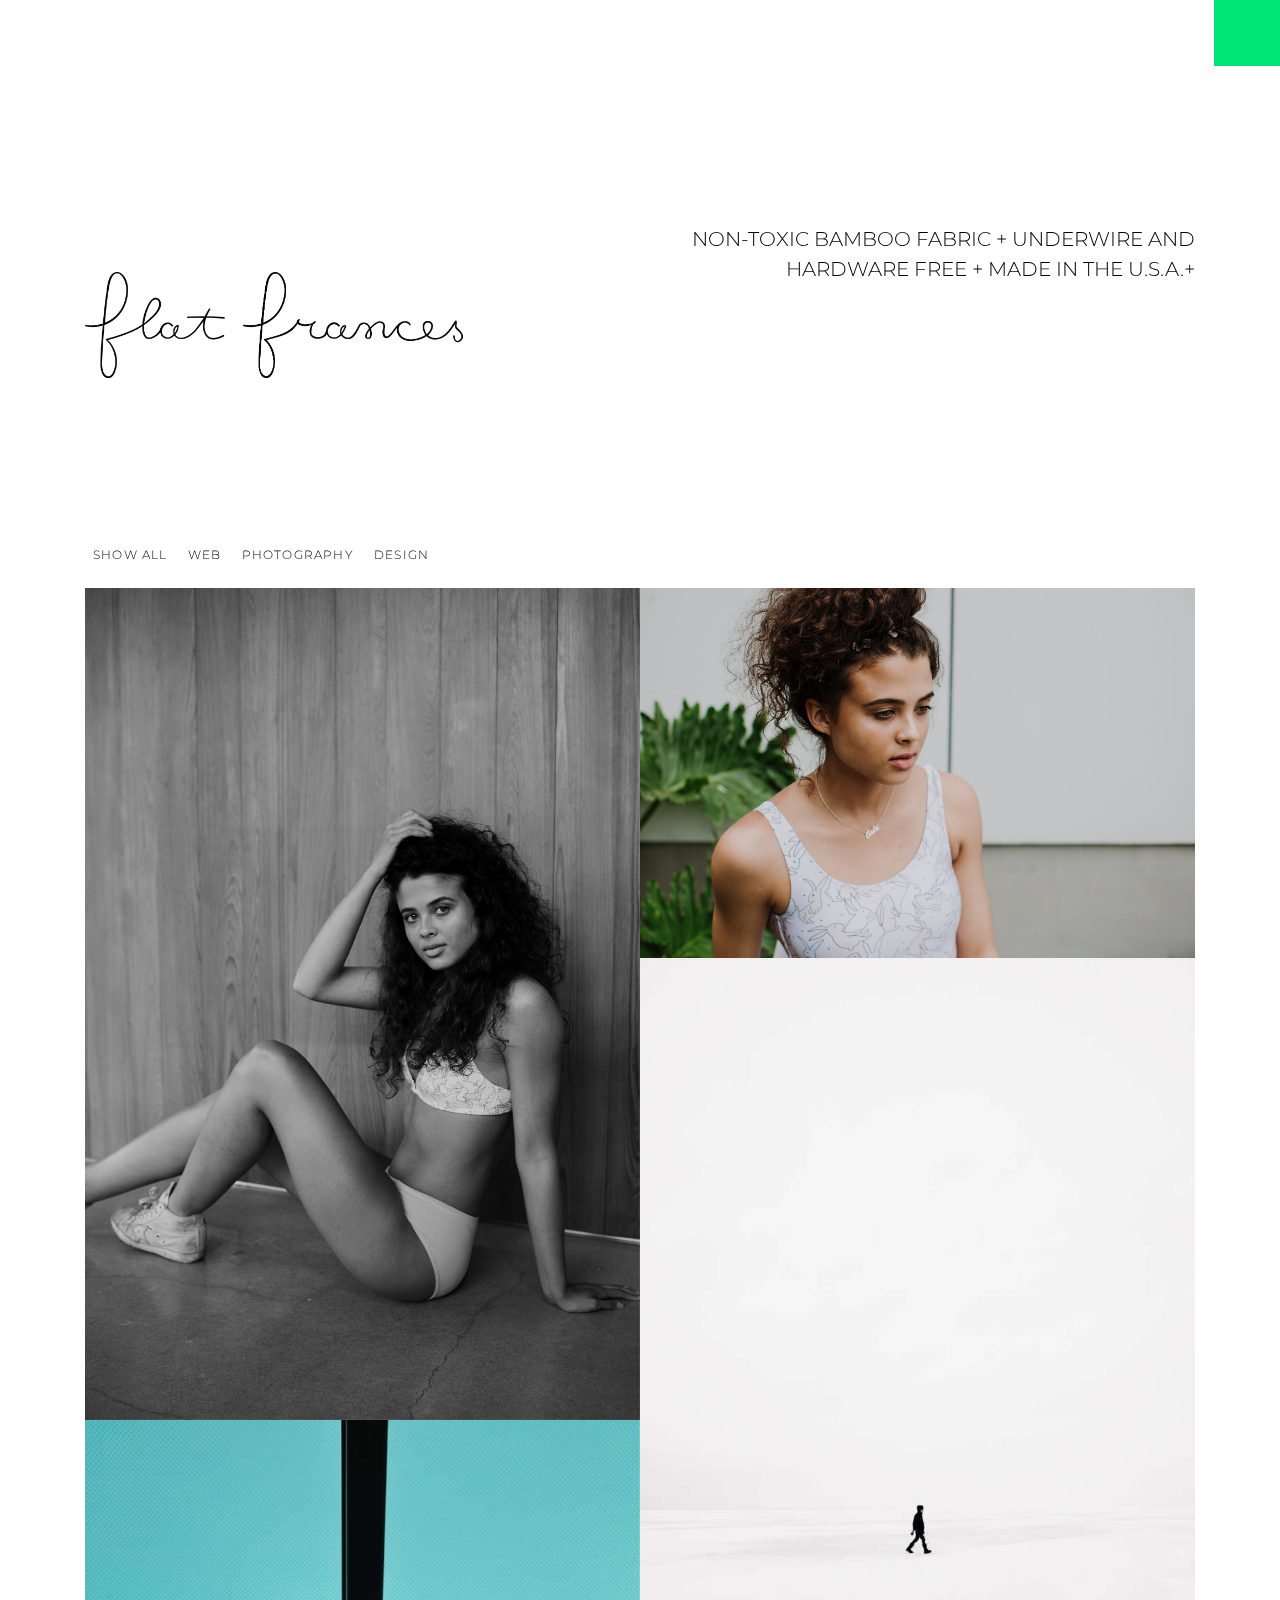
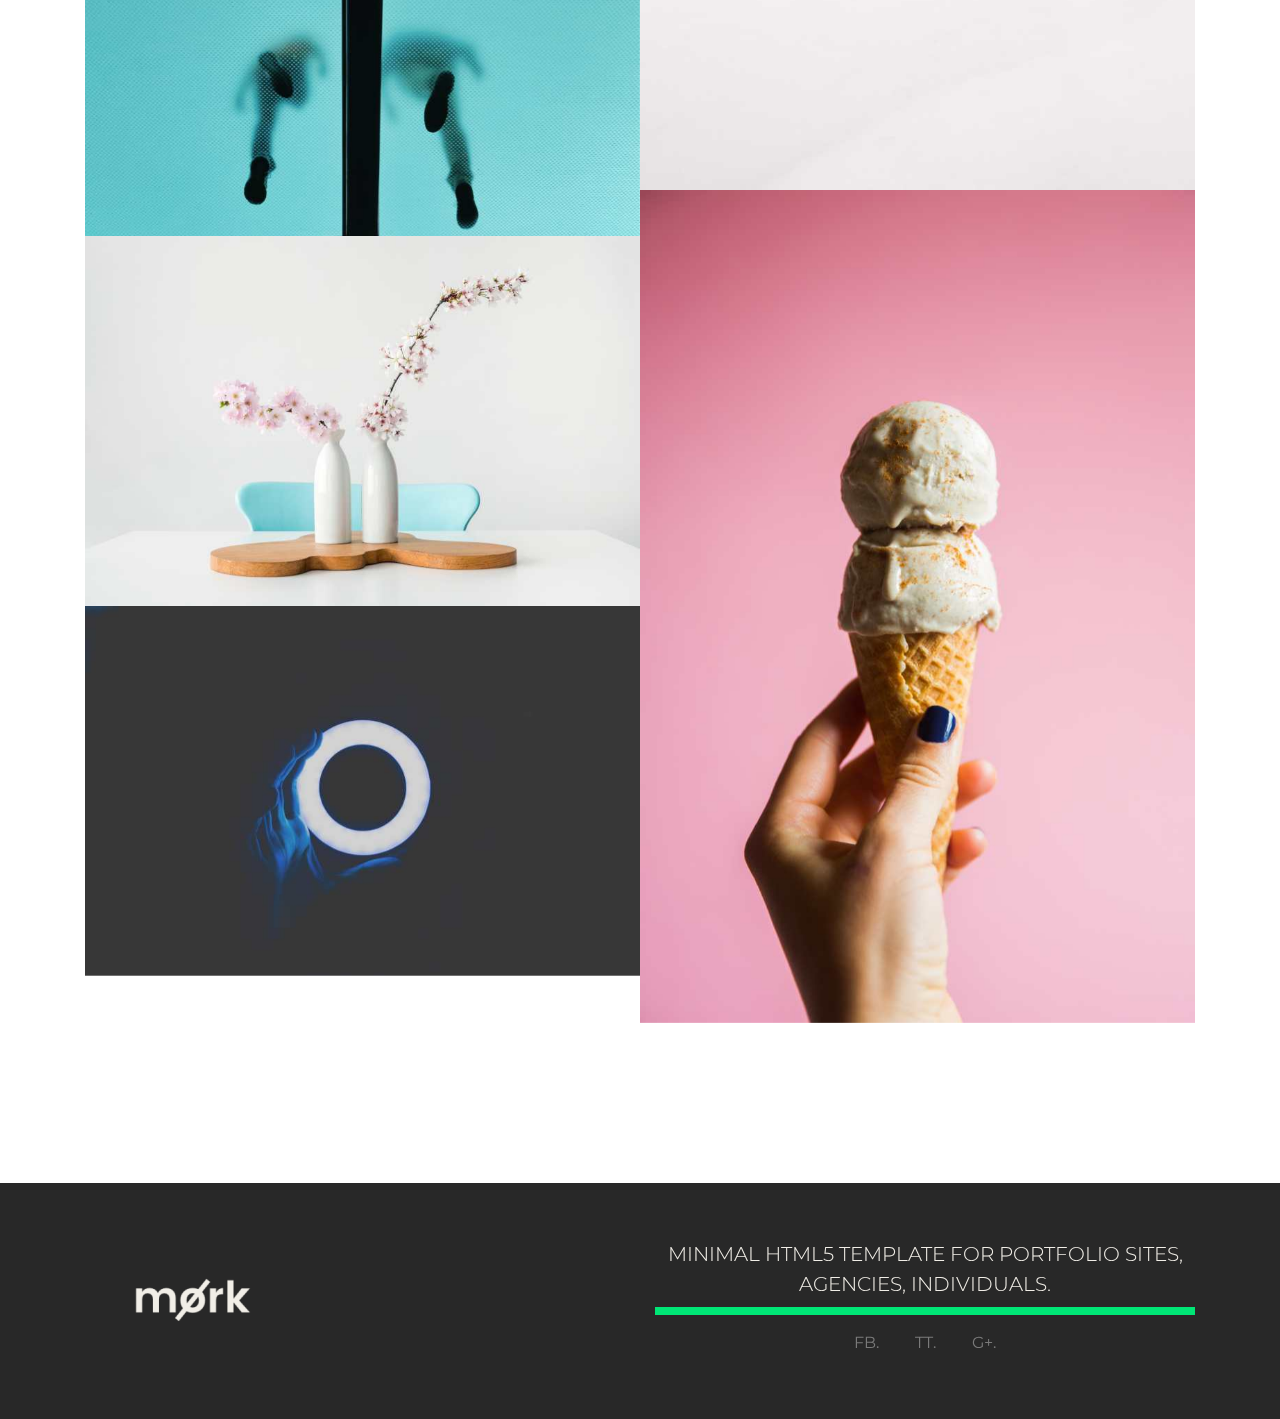
==== index.html @ 940d5d7f "firstcommit" ====
<!DOCTYPE html>
<html lang="en">

<head>

    <!-- PAGE INFO
    ============================================== -->
    <meta charset="utf-8">
    <title>Mork - Minimal HTML5 Template</title>
    <meta name="description" content="Mork - Minimal HTML5 Template">
    <meta name="author" content="e-press24">

    <!-- MOBILE METAS
    ============================================== -->
    <meta name="viewport" content="width=device-width, initial-scale=1, shrink-to-fit=no">

    <!-- FAVICON
    ============================================== -->
    <link rel="icon" type="image/png" href="images/favicon.png" />

    <!-- FONTS
    ============================================== -->
    <link href="https://fonts.googleapis.com/css?family=Montserrat:300,400,500,700" rel="stylesheet">

    <!-- ICON FONTS
    ============================================== -->
    <link rel="stylesheet" href="css/linea-arrows.css">
    <link rel="stylesheet" href="css/linea-basic.css">

    <!-- CSS
    ============================================== -->
    <link rel="stylesheet" href="css/bootstrap.css">
    <link rel="stylesheet" href="css/halkaBox.css">
    <link rel="stylesheet" href="css/style.css">

    <!-- MODERNIZR
    ============================================== -->
    <script src="js/libs/modernizr-3.5.0.min.js"></script>

</head>

<body>

    <!-- HEADER
    ============================================== -->
    <header id="masthead" class="e24-page-header">
       <!-- Main Navigation Area -->
        <div class="e24-main-navigation">
           <!-- Top Toggle Menu -->
            <div id="toggle-menu" class="collapse">
                <div class="e24-bg-black p-4">
                    <ul class="nav text-uppercase justify-content-center">
                        <li class="nav-item">
                            <a class="nav-link" href="index.html">Home</a>
                        </li>
                        <li class="nav-item dropdown">
                            <a href="#" class="nav-link dropdown-toggle" data-toggle="dropdown">
                                  Frontpage
                                </a>
                            <div class="dropdown-menu dropdown-menu-right border-0 rounded-0">
                                <a class="dropdown-item" href="index.html">Hero Image</a>
                                <a class="dropdown-item" href="index-alt.html">Hero Slider</a>
                            </div>
                        </li>
                        <li class="nav-item">
                            <a class="nav-link" href="about.html">About</a>
                        </li>
                        <li class="nav-item">
                            <a class="nav-link" href="blog.html">Blog</a>
                        </li>
                        <li class="nav-item dropdown">
                            <a href="#" class="nav-link dropdown-toggle" data-toggle="dropdown">
                                  Pages
                                </a>
                            <div class="dropdown-menu dropdown-menu-right border-0 rounded-0">
                                <a class="dropdown-item" href="single-portfolio.html">Single Portfolio</a>
                                <a class="dropdown-item" href="single-post.html">Single Post</a>
                                <a class="dropdown-item" href="team.html">Team</a>
                            </div>
                        </li>
                        <li class="nav-item">
                            <a class="nav-link" href="contact.html">Contact</a>
                        </li>
                    </ul>
                </div>
            </div>
            <!-- end: #toggle-menu -->

            <!-- Navbar -->
            <!-- <nav class="navbar navbar-dark">
                <a href="index.html" class="mx-auto">
                       <img src="images/mork-logo.png" class="img-fluid" alt="Mork Template Logo">
                    </a> -->
                <button class="navbar-toggler border-0 rounded-0" type="button" data-toggle="collapse" data-target="#toggle-menu">
                    <span class="navbar-toggler-icon"></span>
                    </button>
            </nav>
            <!-- end: .navbar -->
        </div>
        <!-- end: .e24-main-navigation -->
    </header>
    <!-- end: #masthead -->

    <!-- MAIN CONTENT
    ============================================== -->
    <section id="content" class="e24-frontpage-content e24-mb-10">

        <!-- Hero Image Area -->
        <!-- <div class="e24-hero-area">
            <div class="e24-hero-content mx-auto d-flex align-items-center e24-overlay e24-bg-overlay">
                <div class="container">
                    <div class="row">
                        <div class="col-12 text-center e24-z-1">
                            <h1 class="e24-color-light e24-word-wrap">I am John Doe</h1>
                            <p class="e24-color-light e24-word-wrap">And I'm a Designer.</p>
                        </div>
                    </div>
                </div>
            </div>
        </div> -->
        <!-- end: .e24-hero-area -->
<div src="images/fflogo.png"</div>
        <!-- Page Title Area -->
        <div class="e24-intro">
            <div class="container">
                <div class="row">
                    <div class="col-md-6">
                        <h2 class="e24-page-title"></h2>
                        <img src="images/fflogo.png" length=70% width=70%>
                    </div>
                    <div class="col-md-6">
                        <p class="text-uppercase text-md-right">non-toxic bamboo fabric + underwire and hardware free + made in the u.s.a.+</p>
                    </div>
                </div>
            </div>
        </div>
        <!-- end: .e24-intro -->

        <!-- Portfolio Area -->
        <div class="e24-portfolio">
            <div class="container">

                <!-- Portfolio Items Filter -->
                <div class="e24-portfolio-filter">
                    <ul class="list-inline text-uppercase p-2 e24-font-300">
                        <li class="list-inline-item pr-2" data-filter="*">Show all</li>
                        <li class="list-inline-item pr-2" data-filter=".web">Web</li>
                        <li class="list-inline-item pr-2" data-filter=".photography">Photography</li>
                        <li class="list-inline-item pr-2" data-filter=".design">Design</li>
                    </ul>
                </div>
                <!-- end: .e24-portfolio-filter -->

                <!-- Portfolio Items Grid -->
                <div class="e24-portfolio-grid">
                    <div class="row no-gutters">

                        <div class="e24-portfolio-item col-md-6 design">
                            <div class="e24-portfolio-item-wrapper">
                                <img src="images/francesone.jpg" class="img-fluid" alt="#">
                                <h3>Design project</h3>
                                <a href="images/portfolio-image-1.jpg" class="gallery1" title="Project Image Caption"></a>
                            </div>
                        </div>
                        <div class="e24-portfolio-item col-md-6 web">
                            <div class="e24-portfolio-item-wrapper">
                                <img src="images/francesnine.jpg" class="img-fluid" alt="#">
                                <h3>Web project</h3>
                                <a href="images/portfolio-image-2.jpg" class="gallery1"></a>
                            </div>
                        </div>
                        <div class="e24-portfolio-item col-md-6 design">
                            <div class="e24-portfolio-item-wrapper">
                                <img src="images/portfolio-image-3.jpg" class="img-fluid" alt="#">
                                <h3>Design project</h3>
                                <a href="images/francessix.jpg" class="gallery1" title="Project Image Caption"></a>
                            </div>
                        </div>
                        <div class="e24-portfolio-item col-md-6 design">
                            <div class="e24-portfolio-item-wrapper">
                                <img src="images/portfolio-image-4.jpg" class="img-fluid" alt="#">
                                <h3>Design project</h3>
                                <a href="single-portfolio.html" title="Project Image Caption"></a>
                            </div>
                        </div>
                        <div class="e24-portfolio-item col-md-6 web">
                            <div class="e24-portfolio-item-wrapper">
                                <img src="images/portfolio-image-5.jpg" class="img-fluid" alt="#">
                                <h3>Web project</h3>
                                <a href="single-portfolio.html"></a>
                            </div>
                        </div>
                        <div class="e24-portfolio-item col-md-6 photography">
                            <div class="e24-portfolio-item-wrapper">
                                <img src="images/portfolio-image-6.jpg" class="img-fluid" alt="#">
                                <h3>Photography project</h3>
                                <a href="single-portfolio.html"></a>
                            </div>
                        </div>
                        <div class="e24-portfolio-item col-md-6 photography">
                            <div class="e24-portfolio-item-wrapper">
                                <img src="images/portfolio-image-7.jpg" class="img-fluid" alt="#">
                                <h3>Photography project</h3>
                                <a href="single-portfolio.html"></a>
                            </div>
                        </div>

                    </div>
                </div>
                <!-- end: .e24-portfolio-grid -->
            </div>
        </div>
        <!-- end: .e24-portfolio -->
    </section>
    <!-- end #content -->

    <!-- FOOTER
    ============================================== -->
    <footer id="colophon" class="e24-page-footer p-3 p-md-5">
        <div class="container">
           <div class="row">

                <!-- Footer Logo Area -->
                <div class="e24-footer-logo col-md-6 d-flex justify-content-center justify-content-md-start align-items-center">
                    <a href="index.html">
                       <img src="images/mork-logo-small.png" class="img-fluid" alt="Mork Footer Logo">
                    </a>
                </div>
                <!-- end: .e24-footer-logo -->

                <!-- Footer Page Info Area -->
                <div class="e24-page-info col-md-6">
                    <p class="e24-font-300 text-uppercase text-center py-2">Minimal HTML5 Template for portfolio sites, agencies, individuals. </p>
                    <ul class="text-uppercase text-center p-0">
                        <li class="list-inline-item pr-4"><a href="#">Fb.</a></li>
                        <li class="list-inline-item pr-4"><a href="#">Tt.</a></li>
                        <li class="list-inline-item"><a href="#">G+.</a></li>
                    </ul>
                </div>
               <!-- end: .e24-page-info -->
            </div>
        </div>
    </footer>
    <!-- end #colophon -->

    <!-- JS
    ============================================== -->
    <script src="js/libs/jquery.min.js"></script>
    <script src="js/libs/bootstrap.bundle.min.js"></script>
    <script src="js/libs/imagesloaded.pkgd.min.js"></script>
    <script src="js/libs/isotope.pkgd.min.js"></script>
    <script src="js/libs/halkaBox.min.js"></script>
    <script src="js/main.js"></script>

</body>
</html>
---- css/linea-arrows.css ----
@charset "UTF-8";

@font-face {
  font-family: "linea-arrows-10";
  src:url("../fonts/linea-arrows-10.eot");
  src:url("../fonts/linea-arrows-10.eot?#iefix") format("embedded-opentype"),
    url("../fonts/linea-arrows-10.woff") format("woff"),
    url("../fonts/linea-arrows-10.ttf") format("truetype"),
    url("../fonts/linea-arrows-10.svg#linea-arrows-10") format("svg");
  font-weight: normal;
  font-style: normal;

}

[data-icon]:before {
  font-family: "linea-arrows-10" !important;
  content: attr(data-icon);
  font-style: normal !important;
  font-weight: normal !important;
  font-variant: normal !important;
  text-transform: none !important;
  speak: none;
  line-height: 1;
  -webkit-font-smoothing: antialiased;
  -moz-osx-font-smoothing: grayscale;
}

[class^="icon-"]:before,
[class*=" icon-"]:before {
  font-family: "linea-arrows-10" !important;
  font-style: normal !important;
  font-weight: normal !important;
  font-variant: normal !important;
  text-transform: none !important;
  speak: none;
  line-height: 1;
  -webkit-font-smoothing: antialiased;
  -moz-osx-font-smoothing: grayscale;
}

.icon-arrows-anticlockwise:before {
  content: "\e000";
}
.icon-arrows-anticlockwise-dashed:before {
  content: "\e001";
}
.icon-arrows-button-down:before {
  content: "\e002";
}
.icon-arrows-button-off:before {
  content: "\e003";
}
.icon-arrows-button-on:before {
  content: "\e004";
}
.icon-arrows-button-up:before {
  content: "\e005";
}
.icon-arrows-check:before {
  content: "\e006";
}
.icon-arrows-circle-check:before {
  content: "\e007";
}
.icon-arrows-circle-down:before {
  content: "\e008";
}
.icon-arrows-circle-downleft:before {
  content: "\e009";
}
.icon-arrows-circle-downright:before {
  content: "\e00a";
}
.icon-arrows-circle-left:before {
  content: "\e00b";
}
.icon-arrows-circle-minus:before {
  content: "\e00c";
}
.icon-arrows-circle-plus:before {
  content: "\e00d";
}
.icon-arrows-circle-remove:before {
  content: "\e00e";
}
.icon-arrows-circle-right:before {
  content: "\e00f";
}
.icon-arrows-circle-up:before {
  content: "\e010";
}
.icon-arrows-circle-upleft:before {
  content: "\e011";
}
.icon-arrows-circle-upright:before {
  content: "\e012";
}
.icon-arrows-clockwise:before {
  content: "\e013";
}
.icon-arrows-clockwise-dashed:before {
  content: "\e014";
}
.icon-arrows-compress:before {
  content: "\e015";
}
.icon-arrows-deny:before {
  content: "\e016";
}
.icon-arrows-diagonal:before {
  content: "\e017";
}
.icon-arrows-diagonal2:before {
  content: "\e018";
}
.icon-arrows-down:before {
  content: "\e019";
}
.icon-arrows-down-double:before {
  content: "\e01a";
}
.icon-arrows-downleft:before {
  content: "\e01b";
}
.icon-arrows-downright:before {
  content: "\e01c";
}
.icon-arrows-drag-down:before {
  content: "\e01d";
}
.icon-arrows-drag-down-dashed:before {
  content: "\e01e";
}
.icon-arrows-drag-horiz:before {
  content: "\e01f";
}
.icon-arrows-drag-left:before {
  content: "\e020";
}
.icon-arrows-drag-left-dashed:before {
  content: "\e021";
}
.icon-arrows-drag-right:before {
  content: "\e022";
}
.icon-arrows-drag-right-dashed:before {
  content: "\e023";
}
.icon-arrows-drag-up:before {
  content: "\e024";
}
.icon-arrows-drag-up-dashed:before {
  content: "\e025";
}
.icon-arrows-drag-vert:before {
  content: "\e026";
}
.icon-arrows-exclamation:before {
  content: "\e027";
}
.icon-arrows-expand:before {
  content: "\e028";
}
.icon-arrows-expand-diagonal1:before {
  content: "\e029";
}
.icon-arrows-expand-horizontal1:before {
  content: "\e02a";
}
.icon-arrows-expand-vertical1:before {
  content: "\e02b";
}
.icon-arrows-fit-horizontal:before {
  content: "\e02c";
}
.icon-arrows-fit-vertical:before {
  content: "\e02d";
}
.icon-arrows-glide:before {
  content: "\e02e";
}
.icon-arrows-glide-horizontal:before {
  content: "\e02f";
}
.icon-arrows-glide-vertical:before {
  content: "\e030";
}
.icon-arrows-hamburger1:before {
  content: "\e031";
}
.icon-arrows-hamburger-2:before {
  content: "\e032";
}
.icon-arrows-horizontal:before {
  content: "\e033";
}
.icon-arrows-info:before {
  content: "\e034";
}
.icon-arrows-keyboard-alt:before {
  content: "\e035";
}
.icon-arrows-keyboard-cmd:before {
  content: "\e036";
}
.icon-arrows-keyboard-delete:before {
  content: "\e037";
}
.icon-arrows-keyboard-down:before {
  content: "\e038";
}
.icon-arrows-keyboard-left:before {
  content: "\e039";
}
.icon-arrows-keyboard-return:before {
  content: "\e03a";
}
.icon-arrows-keyboard-right:before {
  content: "\e03b";
}
.icon-arrows-keyboard-shift:before {
  content: "\e03c";
}
.icon-arrows-keyboard-tab:before {
  content: "\e03d";
}
.icon-arrows-keyboard-up:before {
  content: "\e03e";
}
.icon-arrows-left:before {
  content: "\e03f";
}
.icon-arrows-left-double-32:before {
  content: "\e040";
}
.icon-arrows-minus:before {
  content: "\e041";
}
.icon-arrows-move:before {
  content: "\e042";
}
.icon-arrows-move2:before {
  content: "\e043";
}
.icon-arrows-move-bottom:before {
  content: "\e044";
}
.icon-arrows-move-left:before {
  content: "\e045";
}
.icon-arrows-move-right:before {
  content: "\e046";
}
.icon-arrows-move-top:before {
  content: "\e047";
}
.icon-arrows-plus:before {
  content: "\e048";
}
.icon-arrows-question:before {
  content: "\e049";
}
.icon-arrows-remove:before {
  content: "\e04a";
}
.icon-arrows-right:before {
  content: "\e04b";
}
.icon-arrows-right-double:before {
  content: "\e04c";
}
.icon-arrows-rotate:before {
  content: "\e04d";
}
.icon-arrows-rotate-anti:before {
  content: "\e04e";
}
.icon-arrows-rotate-anti-dashed:before {
  content: "\e04f";
}
.icon-arrows-rotate-dashed:before {
  content: "\e050";
}
.icon-arrows-shrink:before {
  content: "\e051";
}
.icon-arrows-shrink-diagonal1:before {
  content: "\e052";
}
.icon-arrows-shrink-diagonal2:before {
  content: "\e053";
}
.icon-arrows-shrink-horizonal2:before {
  content: "\e054";
}
.icon-arrows-shrink-horizontal1:before {
  content: "\e055";
}
.icon-arrows-shrink-vertical1:before {
  content: "\e056";
}
.icon-arrows-shrink-vertical2:before {
  content: "\e057";
}
.icon-arrows-sign-down:before {
  content: "\e058";
}
.icon-arrows-sign-left:before {
  content: "\e059";
}
.icon-arrows-sign-right:before {
  content: "\e05a";
}
.icon-arrows-sign-up:before {
  content: "\e05b";
}
.icon-arrows-slide-down1:before {
  content: "\e05c";
}
.icon-arrows-slide-down2:before {
  content: "\e05d";
}
.icon-arrows-slide-left1:before {
  content: "\e05e";
}
.icon-arrows-slide-left2:before {
  content: "\e05f";
}
.icon-arrows-slide-right1:before {
  content: "\e060";
}
.icon-arrows-slide-right2:before {
  content: "\e061";
}
.icon-arrows-slide-up1:before {
  content: "\e062";
}
.icon-arrows-slide-up2:before {
  content: "\e063";
}
.icon-arrows-slim-down:before {
  content: "\e064";
}
.icon-arrows-slim-down-dashed:before {
  content: "\e065";
}
.icon-arrows-slim-left:before {
  content: "\e066";
}
.icon-arrows-slim-left-dashed:before {
  content: "\e067";
}
.icon-arrows-slim-right:before {
  content: "\e068";
}
.icon-arrows-slim-right-dashed:before {
  content: "\e069";
}
.icon-arrows-slim-up:before {
  content: "\e06a";
}
.icon-arrows-slim-up-dashed:before {
  content: "\e06b";
}
.icon-arrows-square-check:before {
  content: "\e06c";
}
.icon-arrows-square-down:before {
  content: "\e06d";
}
.icon-arrows-square-downleft:before {
  content: "\e06e";
}
.icon-arrows-square-downright:before {
  content: "\e06f";
}
.icon-arrows-square-left:before {
  content: "\e070";
}
.icon-arrows-square-minus:before {
  content: "\e071";
}
.icon-arrows-square-plus:before {
  content: "\e072";
}
.icon-arrows-square-remove:before {
  content: "\e073";
}
.icon-arrows-square-right:before {
  content: "\e074";
}
.icon-arrows-square-up:before {
  content: "\e075";
}
.icon-arrows-square-upleft:before {
  content: "\e076";
}
.icon-arrows-square-upright:before {
  content: "\e077";
}
.icon-arrows-squares:before {
  content: "\e078";
}
.icon-arrows-stretch-diagonal1:before {
  content: "\e079";
}
.icon-arrows-stretch-diagonal2:before {
  content: "\e07a";
}
.icon-arrows-stretch-diagonal3:before {
  content: "\e07b";
}
.icon-arrows-stretch-diagonal4:before {
  content: "\e07c";
}
.icon-arrows-stretch-horizontal1:before {
  content: "\e07d";
}
.icon-arrows-stretch-horizontal2:before {
  content: "\e07e";
}
.icon-arrows-stretch-vertical1:before {
  content: "\e07f";
}
.icon-arrows-stretch-vertical2:before {
  content: "\e080";
}
.icon-arrows-switch-horizontal:before {
  content: "\e081";
}
.icon-arrows-switch-vertical:before {
  content: "\e082";
}
.icon-arrows-up:before {
  content: "\e083";
}
.icon-arrows-up-double-33:before {
  content: "\e084";
}
.icon-arrows-upleft:before {
  content: "\e085";
}
.icon-arrows-upright:before {
  content: "\e086";
}
.icon-arrows-vertical:before {
  content: "\e087";
}
---- css/linea-basic.css ----
@charset "UTF-8";

@font-face {
  font-family: "linea-basic-10";
  src:url("../fonts/linea-basic-10.eot");
  src:url("../fonts/linea-basic-10.eot?#iefix") format("embedded-opentype"),
    url("../fonts/linea-basic-10.woff") format("woff"),
    url("../fonts/linea-basic-10.ttf") format("truetype"),
    url("../fonts/linea-basic-10.svg#linea-basic-10") format("svg");
  font-weight: normal;
  font-style: normal;

}

[data-icon]:before {
  font-family: "linea-basic-10" !important;
  content: attr(data-icon);
  font-style: normal !important;
  font-weight: normal !important;
  font-variant: normal !important;
  text-transform: none !important;
  speak: none;
  line-height: 1;
  -webkit-font-smoothing: antialiased;
  -moz-osx-font-smoothing: grayscale;
}

[class^="icon-"]:before,
[class*=" icon-"]:before {
  font-family: "linea-basic-10" !important;
  font-style: normal !important;
  font-weight: normal !important;
  font-variant: normal !important;
  text-transform: none !important;
  speak: none;
  line-height: 1;
  -webkit-font-smoothing: antialiased;
  -moz-osx-font-smoothing: grayscale;
}

.icon-basic-accelerator:before {
  content: "a";
}
.icon-basic-alarm:before {
  content: "b";
}
.icon-basic-anchor:before {
  content: "c";
}
.icon-basic-anticlockwise:before {
  content: "d";
}
.icon-basic-archive:before {
  content: "e";
}
.icon-basic-archive-full:before {
  content: "f";
}
.icon-basic-ban:before {
  content: "g";
}
.icon-basic-battery-charge:before {
  content: "h";
}
.icon-basic-battery-empty:before {
  content: "i";
}
.icon-basic-battery-full:before {
  content: "j";
}
.icon-basic-battery-half:before {
  content: "k";
}
.icon-basic-bolt:before {
  content: "l";
}
.icon-basic-book:before {
  content: "m";
}
.icon-basic-book-pen:before {
  content: "n";
}
.icon-basic-book-pencil:before {
  content: "o";
}
.icon-basic-bookmark:before {
  content: "p";
}
.icon-basic-calculator:before {
  content: "q";
}
.icon-basic-calendar:before {
  content: "r";
}
.icon-basic-cards-diamonds:before {
  content: "s";
}
.icon-basic-cards-hearts:before {
  content: "t";
}
.icon-basic-case:before {
  content: "u";
}
.icon-basic-chronometer:before {
  content: "v";
}
.icon-basic-clessidre:before {
  content: "w";
}
.icon-basic-clock:before {
  content: "x";
}
.icon-basic-clockwise:before {
  content: "y";
}
.icon-basic-cloud:before {
  content: "z";
}
.icon-basic-clubs:before {
  content: "A";
}
.icon-basic-compass:before {
  content: "B";
}
.icon-basic-cup:before {
  content: "C";
}
.icon-basic-diamonds:before {
  content: "D";
}
.icon-basic-display:before {
  content: "E";
}
.icon-basic-download:before {
  content: "F";
}
.icon-basic-exclamation:before {
  content: "G";
}
.icon-basic-eye:before {
  content: "H";
}
.icon-basic-eye-closed:before {
  content: "I";
}
.icon-basic-female:before {
  content: "J";
}
.icon-basic-flag1:before {
  content: "K";
}
.icon-basic-flag2:before {
  content: "L";
}
.icon-basic-floppydisk:before {
  content: "M";
}
.icon-basic-folder:before {
  content: "N";
}
.icon-basic-folder-multiple:before {
  content: "O";
}
.icon-basic-gear:before {
  content: "P";
}
.icon-basic-geolocalize-01:before {
  content: "Q";
}
.icon-basic-geolocalize-05:before {
  content: "R";
}
.icon-basic-globe:before {
  content: "S";
}
.icon-basic-gunsight:before {
  content: "T";
}
.icon-basic-hammer:before {
  content: "U";
}
.icon-basic-headset:before {
  content: "V";
}
.icon-basic-heart:before {
  content: "W";
}
.icon-basic-heart-broken:before {
  content: "X";
}
.icon-basic-helm:before {
  content: "Y";
}
.icon-basic-home:before {
  content: "Z";
}
.icon-basic-info:before {
  content: "0";
}
.icon-basic-ipod:before {
  content: "1";
}
.icon-basic-joypad:before {
  content: "2";
}
.icon-basic-key:before {
  content: "3";
}
.icon-basic-keyboard:before {
  content: "4";
}
.icon-basic-laptop:before {
  content: "5";
}
.icon-basic-life-buoy:before {
  content: "6";
}
.icon-basic-lightbulb:before {
  content: "7";
}
.icon-basic-link:before {
  content: "8";
}
.icon-basic-lock:before {
  content: "9";
}
.icon-basic-lock-open:before {
  content: "!";
}
.icon-basic-magic-mouse:before {
  content: "\"";
}
.icon-basic-magnifier:before {
  content: "#";
}
.icon-basic-magnifier-minus:before {
  content: "$";
}
.icon-basic-magnifier-plus:before {
  content: "%";
}
.icon-basic-mail:before {
  content: "&";
}
.icon-basic-mail-multiple:before {
  content: "'";
}
.icon-basic-mail-open:before {
  content: "(";
}
.icon-basic-mail-open-text:before {
  content: ")";
}
.icon-basic-male:before {
  content: "*";
}
.icon-basic-map:before {
  content: "+";
}
.icon-basic-message:before {
  content: ",";
}
.icon-basic-message-multiple:before {
  content: "-";
}
.icon-basic-message-txt:before {
  content: ".";
}
.icon-basic-mixer2:before {
  content: "/";
}
.icon-basic-mouse:before {
  content: ":";
}
.icon-basic-notebook:before {
  content: ";";
}
.icon-basic-notebook-pen:before {
  content: "<";
}
.icon-basic-notebook-pencil:before {
  content: "=";
}
.icon-basic-paperplane:before {
  content: ">";
}
.icon-basic-pencil-ruler:before {
  content: "?";
}
.icon-basic-pencil-ruler-pen:before {
  content: "@";
}
.icon-basic-photo:before {
  content: "[";
}
.icon-basic-picture:before {
  content: "]";
}
.icon-basic-picture-multiple:before {
  content: "^";
}
.icon-basic-pin1:before {
  content: "_";
}
.icon-basic-pin2:before {
  content: "`";
}
.icon-basic-postcard:before {
  content: "{";
}
.icon-basic-postcard-multiple:before {
  content: "|";
}
.icon-basic-printer:before {
  content: "}";
}
.icon-basic-question:before {
  content: "~";
}
.icon-basic-rss:before {
  content: "\\";
}
.icon-basic-server:before {
  content: "\e000";
}
.icon-basic-server2:before {
  content: "\e001";
}
.icon-basic-server-cloud:before {
  content: "\e002";
}
.icon-basic-server-download:before {
  content: "\e003";
}
.icon-basic-server-upload:before {
  content: "\e004";
}
.icon-basic-settings:before {
  content: "\e005";
}
.icon-basic-share:before {
  content: "\e006";
}
.icon-basic-sheet:before {
  content: "\e007";
}
.icon-basic-sheet-multiple:before {
  content: "\e008";
}
.icon-basic-sheet-pen:before {
  content: "\e009";
}
.icon-basic-sheet-pencil:before {
  content: "\e00a";
}
.icon-basic-sheet-txt:before {
  content: "\e00b";
}
.icon-basic-signs:before {
  content: "\e00c";
}
.icon-basic-smartphone:before {
  content: "\e00d";
}
.icon-basic-spades:before {
  content: "\e00e";
}
.icon-basic-spread:before {
  content: "\e00f";
}
.icon-basic-spread-bookmark:before {
  content: "\e010";
}
.icon-basic-spread-text:before {
  content: "\e011";
}
.icon-basic-spread-text-bookmark:before {
  content: "\e012";
}
.icon-basic-star:before {
  content: "\e013";
}
.icon-basic-tablet:before {
  content: "\e014";
}
.icon-basic-target:before {
  content: "\e015";
}
.icon-basic-todo:before {
  content: "\e016";
}
.icon-basic-todo-pen:before {
  content: "\e017";
}
.icon-basic-todo-pencil:before {
  content: "\e018";
}
.icon-basic-todo-txt:before {
  content: "\e019";
}
.icon-basic-todolist-pen:before {
  content: "\e01a";
}
.icon-basic-todolist-pencil:before {
  content: "\e01b";
}
.icon-basic-trashcan:before {
  content: "\e01c";
}
.icon-basic-trashcan-full:before {
  content: "\e01d";
}
.icon-basic-trashcan-refresh:before {
  content: "\e01e";
}
.icon-basic-trashcan-remove:before {
  content: "\e01f";
}
.icon-basic-upload:before {
  content: "\e020";
}
.icon-basic-usb:before {
  content: "\e021";
}
.icon-basic-video:before {
  content: "\e022";
}
.icon-basic-watch:before {
  content: "\e023";
}
.icon-basic-webpage:before {
  content: "\e024";
}
.icon-basic-webpage-img-txt:before {
  content: "\e025";
}
.icon-basic-webpage-multiple:before {
  content: "\e026";
}
.icon-basic-webpage-txt:before {
  content: "\e027";
}
.icon-basic-world:before {
  content: "\e028";
}
---- css/halkaBox.css ----
/*  
    halkaBox.js , url: https://github.com/ahmednooor/halkaBox.js
    Version: 1.4.1
    Author: Ahmed Noor , url: https://github.com/ahmednooor
    License: MIT , url: https://opensource.org/licenses/MIT
*/

.hb-noscroll {
    overflow: hidden;
}

.hb-wrapper {
    margin: 0;
    padding: 0;
    -webkit-box-sizing: border-box;
            box-sizing: border-box;
    display: block;
    margin: 0;
    padding: 0;
    width: 100%;
    height: 100%;
    position: fixed;
    top: 0;
    right: 0;
    bottom: 0;
    left: 0;
    z-index: 9990;
    opacity: 0;
    overflow: hidden;
    -webkit-transition: opacity 0.3s linear;
    -o-transition: opacity 0.3s linear;
    transition: opacity 0.3s linear;
    box-sizing: border-box;
    -webkit-user-select: none;
       -moz-user-select: none;
        -ms-user-select: none;
            user-select: none;
}

.hb-wrapper:before,
.hb-wrapper:after {
    margin: 0;
    padding: 0;
    -webkit-box-sizing: border-box;
            box-sizing: border-box;
}

.hb-wrapper *,
.hb-wrapper *:before,
.hb-wrapper *:after {
    margin: 0;
    padding: 0;
    -webkit-box-sizing: border-box;
            box-sizing: border-box;
    font-family: Verdana, Geneva, sans-serif;
}

.hb-wrapper .hb-main-container {
    display: block;
    width: 100%;
    height: 100%;
    margin: 0;
    padding: 0;
    position: relative;
    background-color: #fff;
    background-color: rgba(255, 255, 255, 0.9);
    z-index: 9991;
}

.hb-wrapper.hb-dark-theme .hb-main-container {
    background-color: #000;
    background-color: rgba(0, 0, 0, 0.9);
}

.hb-wrapper .hb-main-container button {
    background-color: transparent;
    border: none;
    outline: none;
    -webkit-box-shadow: none;
            box-shadow: none;
    display: block;
    width: 100%;
    height: 100%;
    text-decoration: none;
    font-weight: bold;
    font-size: 1.5rem;
    line-height: 0;
    opacity: 0.7;
    z-index: 9995;
    -webkit-transition: opacity 0.3s ease-in-out;
    -o-transition: opacity 0.3s ease-in-out;
    transition: opacity 0.3s ease-in-out;
}


.hb-wrapper .hb-main-container button:focus {
    background-color: transparent;
    border: none;
    outline: none;
    -webkit-box-shadow: none;
            box-shadow: none;
}

.hb-wrapper .hb-main-container button:hover {
    cursor: pointer;
    opacity: 1;
}

.hb-wrapper .hb-main-container button svg {
    max-width: 100%;
    max-height: 100%;
    fill: #000;
}

.hb-wrapper .hb-image-container {
    display: block;
    width: 100%;
    height: 100%;
    position: relative;
    text-align: center;
    z-index: 9993;
}

.hb-wrapper .hb-image-container div.hb-image-div {
    display: block;
    width: 100%;
    height: 100%;
    position: relative;
    top: 50%;
    left: 50%;
    opacity: 1;
    padding: 0;
    padding: 30px;
    overflow: hidden;
    -webkit-transform: translate(-50%, -50%);
    -ms-transform: translate(-50%, -50%);
        transform: translate(-50%, -50%);
    -webkit-transition: opacity 0.3s ease-in-out;
    -o-transition: opacity 0.3s ease-in-out;
    transition: opacity 0.3s ease-in-out;
    z-index: 9994;
}

.hb-wrapper .hb-image-container div.hb-image-div div.hb-loader {
    display: block;
    width: 35px;
    height: 35px;
    position: fixed;
    top: 50%;
    left: 50%;
    border-radius: 1000px;
    border-top: 5px solid #444;
    -webkit-transform: translate(-50%, -50%);
    -ms-transform: translate(-50%, -50%);
        transform: translate(-50%, -50%);
    -webkit-animation: spinner 600ms linear infinite;
    animation: spinner 600ms linear infinite;
    z-index: 9998;
}

.hb-wrapper .hb-image-container div.hb-image-div img {
    display: block;
    max-width: 100%;
    max-height: 100%;
    position: relative;
    top: 50%;
    left: 50%;
    opacity: 1;
    -webkit-transition: opacity 0.3s ease-in-out;
    -o-transition: opacity 0.3s ease-in-out;
    transition: opacity 0.3s ease-in-out;
    -webkit-transform: translate(-50%, -50%);
            -ms-transform: translate(-50%, -50%);
        transform: translate(-50%, -50%);
}

.hb-wrapper .hb-image-container div.hb-image-div p {
    display: block;
    text-align: center;
    position: absolute;
    top: 50%;
    left: 50%;
    -webkit-transform: translate(-50%, -50%);
    -ms-transform: translate(-50%, -50%);
        transform: translate(-50%, -50%);
}

.hb-wrapper .hb-image-container div.hb-image-div p.hb-caption {
    padding: 4px 12px 6px 12px;
    position: absolute;
    bottom: 0;
    left: -2px;
    right: -2px;
    margin: 0 auto;
    max-height: 100%;
    overflow: auto;
    top: auto;
    -webkit-transform: none;
            -ms-transform: none;
        transform: none;
    font-family: Verdana, Geneva, sans-serif;
    font-size: 14px;
    line-height: 1.4;
    opacity: 1;
    -webkit-transition: all 0.3s ease-in-out;
    -o-transition: all 0.3s ease-in-out;
    transition: all 0.3s ease-in-out;
    -webkit-user-select: auto;
       -moz-user-select: auto;
        -ms-user-select: auto;
            user-select: auto;
    z-index: 9995;
}

.hb-wrapper .hb-image-container div p.hb-caption span.hb-caption-text {
    display: block;
    margin: 0 auto;
}

.hb-wrapper .hb-image-container div p.hb-caption-white {
    background-color: rgba(255, 255, 255, 0.8);
    color: black;
}

.hb-wrapper .hb-image-container div p.hb-caption-black {
    background-color: rgba(0, 0, 0, 0.7);
    color: white;
}

.hb-wrapper .hb-image-container div p.hb-err-text-white {
    color: white;
}

.hb-wrapper .hb-image-container div p.hb-err-text-black {
    color: black;
}

.hb-wrapper .hb-close-icon-container {
    width: 40px;
    height: 30px;
    position: absolute;
    top: 0;
    right: 0;
    opacity: 1;
    z-index: 9995;
    -webkit-transition: opacity 0.3s ease-in-out;
    -o-transition: opacity 0.3s ease-in-out;
    transition: opacity 0.3s ease-in-out;
}

.hb-wrapper .hb-left-icon-container {
    width: 45px;
    height: 30px;
    position: absolute;
    top: 0;
    right: 85px;
    opacity: 1;
    z-index: 9995;
    -webkit-transition: opacity 0.3s ease-in-out;
    -o-transition: opacity 0.3s ease-in-out;
    transition: opacity 0.3s ease-in-out;
}

.hb-wrapper .hb-right-icon-container {
    width: 45px;
    height: 30px;
    position: absolute;
    top: 0;
    right: 40px;
    opacity: 1;
    z-index: 9995;
    -webkit-transition: opacity 0.3s ease-in-out;
    -o-transition: opacity 0.3s ease-in-out;
    transition: opacity 0.3s ease-in-out;
}

.hb-wrapper .hb-close {
    padding: 8px;
    padding-left: 18px;
}

.hb-wrapper .hb-left,
.hb-wrapper .hb-right {
    padding: 8px;
}

.hb-wrapper .hb-close svg,
.hb-wrapper .hb-left svg,
.hb-wrapper .hb-right svg {
    fill: #000;
}

.hb-wrapper.hb-dark-theme .hb-close svg,
.hb-wrapper.hb-dark-theme .hb-left svg,
.hb-wrapper.hb-dark-theme .hb-right svg {
    fill: #fff;
}

.hb-wrapper .hb-main-container p.hb-counter {
    position: absolute;
    top: 0;
    left: 0;
    font-size: 14px;
    padding: 8px;
    height: 30px;
    z-index: 9995;
    font-family: Verdana, Geneva, sans-serif;
    font-weight: normal;
    -webkit-transition: opacity 0.3s ease-in-out;
    -o-transition: opacity 0.3s ease-in-out;
    transition: opacity 0.3s ease-in-out;
}

.hb-wrapper.hb-dark-theme .hb-main-container p.hb-counter {
    color: #fff;
}

@media only screen and (max-width: 960px) {
    .hb-wrapper .hb-image-container div.hb-image-div {
        padding: 0;
    }
    .hb-wrapper .hb-image-container div.hb-image-div img {
        position: absolute;
        top: 50%;
        left: 50%;
        opacity: 1;
        margin: 0 auto;
        -webkit-transform: translate(-50%, -50%);
        -ms-transform: translate(-50%, -50%);
            transform: translate(-50%, -50%);
    }
    .hb-wrapper .hb-close-icon-container {
        width: 40px;
        height: 40px;
        right: 0;
        top: 0;
        -webkit-transform: translate(0, 0);
        -ms-transform: translate(0, 0);
            transform: translate(0, 0);
        background-color: #fff;
        background-color: rgba(255, 255, 255, 0.7);
    }
    .hb-wrapper .hb-left-icon-container,
    .hb-wrapper .hb-right-icon-container {
        width: 40px;
        height: 40px;
        top: 0;
        left: auto;
        bottom: auto;
        -webkit-transform: translate(0, 0);
        -ms-transform: translate(0, 0);
            transform: translate(0, 0);
        background-color: #fff;
        background-color: rgba(255, 255, 255, 0.7);
    }
    .hb-wrapper.hb-dark-theme .hb-close-icon-container,
    .hb-wrapper.hb-dark-theme .hb-left-icon-container,
    .hb-wrapper.hb-dark-theme .hb-right-icon-container {
        background-color: #000;
        background-color: rgba(0, 0, 0, 0.6);
    }
    .hb-wrapper .hb-left-icon-container {
        right: 80px;
    }
    .hb-wrapper .hb-right-icon-container {
        right: 40px;
    }
    .hb-wrapper .hb-close {
        padding: 10px;
    }
    .hb-wrapper .hb-left {
        padding: 10px;
    }
    .hb-wrapper .hb-right {
        padding: 10px;
    }
    .hb-wrapper .hb-main-container p.hb-counter {
        height: 40px;
        background-color: #fff;
        background-color: rgba(255, 255, 255, 0.7);
    }
    .hb-wrapper.hb-dark-theme .hb-main-container p.hb-counter {
        background-color: #000;
        background-color: rgba(0, 0, 0, 0.6);
    }
}


/* 
    --- Animations ---
*/

@-webkit-keyframes spinner {
    0% {
        -webkit-transform: translate(-50%, -50%) rotate(0);
        transform: translate(-50%, -50%) rotate(0);
    }
    100% {
        -webkit-transform: translate(-50%, -50%) rotate(360deg);
        transform: translate(-50%, -50%) rotate(360deg);
    }
}

@keyframes spinner {
    0% {
        -webkit-transform: translate(-50%, -50%) rotate(0);
        transform: translate(-50%, -50%) rotate(0);
    }
    100% {
        -webkit-transform: translate(-50%, -50%) rotate(360deg);
        transform: translate(-50%, -50%) rotate(360deg);
    }
}

.hb-slidenextin {
    -webkit-animation: slideNextIn 0.3s ease-in-out forwards;
    animation: slideNextIn 0.3s ease-in-out forwards;
}

@-webkit-keyframes slideNextIn {
    0% {
        left: 150%;
        opacity: 1;
    }
    100% {
        left: 50%;
        opacity: 1;
    }
}

@keyframes slideNextIn {
    0% {
        left: 150%;
        opacity: 1;
    }
    100% {
        left: 50%;
        opacity: 1;
    }
}

.hb-slidenextout {
    -webkit-animation: slideNextOut 0.3s ease-in-out forwards;
    animation: slideNextOut 0.3s ease-in-out forwards;
}

@-webkit-keyframes slideNextOut {
    0% {
        left: 50%;
        opacity: 1;
    }
    100% {
        left: -50%;
        opacity: 1;
    }
}

@keyframes slideNextOut {
    0% {
        left: 50%;
        opacity: 1;
    }
    100% {
        left: -50%;
        opacity: 1;
    }
}

.hb-slidepreviousin {
    -webkit-animation: slidePreviousIn 0.3s ease-in-out forwards;
    animation: slidePreviousIn 0.3s ease-in-out forwards;
}

@-webkit-keyframes slidePreviousIn {
    0% {
        left: -50%;
        opacity: 1;
    }
    100% {
        left: 50%;
        opacity: 1;
    }
}

@keyframes slidePreviousIn {
    0% {
        left: -50%;
        opacity: 1;
    }
    100% {
        left: 50%;
        opacity: 1;
    }
}

.hb-slidepreviousout {
    -webkit-animation: slidePreviousOut 0.3s ease-in-out forwards;
    animation: slidePreviousOut 0.3s ease-in-out forwards;
}

@-webkit-keyframes slidePreviousOut {
    0% {
        left: 50%;
        opacity: 1;
    }
    100% {
        left: 150%;
        opacity: 1;
    }
}

@keyframes slidePreviousOut {
    0% {
        left: 50%;
        opacity: 1;
    }
    100% {
        left: 150%;
        opacity: 1;
    }
}
---- css/style.css ----
/*
Template Name: Mork
Template URI: http://mork.e-press24.com
Author: e-press24
Author URI: http://e-press24.com
Description: Minimal HTML5 template, perfect for building portfolio sites, for agencies, individuals and more... Mork is simple, clear, focused on modern appearance and ease of customization.
Version: 1.1
Copyright: e-press24 (C) 2018
*/

/*================================================
 *-------------TABLE OF CONTENTS------------------
 *================================================
1.0 GLOBAL
2.0 HEADER
    - 2.1 Main Navigation Area
3.0 CONTENT
    - 3.1 Hero Area
    - 3.2 Page Title Area
    - 3.3 Portfolio Area
    - 3.4 Featured Services Area
    - 3.5 Team Area
    - 3.6 Blog Posts List
    - 3.7 Single Post/Portfolio Area
    - 3.8 Google Map Area
    - 3.9 Contact Area
4.0 FOOTER

 =================================================*/

/* 1.0 GLOBAL
 * ===============================================
 */
body {
    font-family: 'Montserrat', sans-serif;
    color: black;
}

body::before {
    background-color: #fff;
}

@media (min-width: 768px) {
    body::before {
        background-color: white;
        content: ' ';
        width: 50%;
        height: 100%;
        position: fixed;
        z-index: -1;
    }
}

::-moz-selection {
    color: white;
    background: white;
}

::selection {
    color: white;
    background: white;
}

/* Utilities */
.e24-bg-black {
    background-color: white;
}

.e24-bg-dark {
    background: white;
}

.e24-bg-beige {
    background: white;
}

.e24-bg-green {
    background: white;
}

.e24-bg-light {
    background: white;
}

.e24-color-light {
    color: white;
}

.e24-daub-green {
    background-image: url('/images/fflogo.png');
    background-repeat: no-repeat;
    padding: 0;
}

@media (min-width: 768px) {
    .e24-daub-green {
        padding: 1rem;
    }
}

.e24-mb-10 {
    margin-bottom: 10rem;
}

.e24-font-300 {
    font-weight: 300;
}

.e24-word-wrap {
    word-wrap: break-word; /* Wrap very long words on small screens */
}

.e24-z-1 {
    z-index: 1;
}

/* 2.0 HEADER
 * ===============================================
 */
.e24-page-header {
    background: #282828;
}

/* 2.1 Main Navigation Area
 * ---------------------------
 */
.nav-link {
    color: #f1eee7;
    font-size: 14px;
    letter-spacing: 1.2px;
    -webkit-transition: all 0.5s ease-in-out 0s;
    -o-transition: all 0.5s ease-in-out 0s;
    transition: all 0.5s ease-in-out 0s;
}

.nav-link:hover,
.nav-link:active {
    color: #7a7a7a;
}


.navbar-toggler {
    background: #00E676;
    position: absolute;
    padding: 1.125rem;
    right: 0;
    top: 0;
    cursor: pointer;
}

.navbar-dark .navbar-toggler-icon {
    background-image: url("data:image/svg+xml;charset=utf8,%3Csvg viewBox='0 0 30 30' xmlns='http://www.w3.org/2000/svg'%3E%3Cpath stroke='rgb(40, 40, 40)' stroke-width='2' stroke-linecap='round' stroke-miterlimit='10' d='M4 7h22M4 15h22M4 23h22'/%3E%3C/svg%3E");
}

.dropdown-menu {
    margin-top: 25px;
}

.dropdown-item {
    color: #282828;
    font-size: 14px;
    letter-spacing: 1.2px;
    -webkit-transition: all 0.5s ease-in-out 0s;
    -o-transition: all 0.5s ease-in-out 0s;
    transition: all 0.5s ease-in-out 0s;
}

.dropdown-item:focus,
.dropdown-item:hover {
    background-color: #f1eee7;
}

.dropdown-item.active,
.dropdown-item:active {
    color: #282828;
    background-color: #f1eee7;
}

/* 3.0 CONTENT
 * ================================================
 */

/* 3.1 Hero Area
 * ----------------
 */
.e24-hero-area {
    position: relative;
    z-index: 1; /* For properly displaying background on Safari browser */
}

.e24-hero-area::before {
    background-color: #282828;
    content: ' ';
    width: 100%;
    height: 70%;
    position: absolute;
    z-index: -1;
}

.e24-overlay {
    position: relative;
}

.e24-overlay::after {
    position: absolute;
    content: ' ';
    top: 0;
    left: 0;
    width: 100%;
    height: 100%;
    opacity: .8;
}

.e24-bg-overlay::after {
    background-color: #000;
}

.e24-hero-content {
    background: url('../images/mork-hero-image.jpg');
    background-size: cover;
    background-repeat: no-repeat;
    background-position: center;
    height: 100vh;
    width: 90%;
}

.e24-hero-slider {
    height: 100vh;
    width: 90%;
}

.e24-slide-1 {
    background: url('../images/mork-hero-image.jpg');
    background-size: cover;
    background-repeat: no-repeat;
    background-position: center;
    height: 100vh;
}

.e24-slide-2 {
    background: url('../images/slide-1.jpg');
    background-size: cover;
    background-repeat: no-repeat;
    background-position: center;
    height: 100vh;
}

.swiper-button-next {
    background-image: url('data:image/svg+xml,%3Csvg%20viewBox%3D%220%200%20154%2064%22%20xmlns%3D%22http%3A%2F%2Fwww.w3.org%2F2000%2Fsvg%22%20fill-rule%3D%22evenodd%22%20clip-rule%3D%22evenodd%22%20stroke-miterlimit%3D%2210%22%3E%3Cpath%20d%3D%22M0%2032.58h154%22%20fill%3D%22%23f1eee7%22%20fill-rule%3D%22nonzero%22%20stroke%3D%22%23f1eee7%22%20stroke-width%3D%224.89%22%2F%3E%3Cpath%20d%3D%22M132%2054.58l22-22-22-22%22%20fill%3D%22none%22%20stroke%3D%22%23f1eee7%22%20stroke-width%3D%224.89%22%20stroke-linejoin%3D%22bevel%22%2F%3E%3C%2Fsvg%3E');
    width: 91px;
    height: 26px;
    background-size: 91px 26px;
}

.swiper-button-prev {
    background-image: url('data:image/svg+xml,%3Csvg%20viewBox%3D%220%200%20154%2064%22%20xmlns%3D%22http%3A%2F%2Fwww.w3.org%2F2000%2Fsvg%22%20fill-rule%3D%22evenodd%22%20clip-rule%3D%22evenodd%22%20stroke-miterlimit%3D%2210%22%3E%3Cpath%20d%3D%22M154%2032.106H0%22%20fill%3D%22%23f1eee7%22%20fill-rule%3D%22nonzero%22%20stroke%3D%22%23f1eee7%22%20stroke-width%3D%224.89%22%2F%3E%3Cpath%20d%3D%22M22%2010.106l-22%2022%2022%2022%22%20fill%3D%22none%22%20stroke%3D%22%23f1eee7%22%20stroke-width%3D%224.89%22%20stroke-linejoin%3D%22bevel%22%2F%3E%3C%2Fsvg%3E');
    width: 91px;
    height: 26px;
    background-size: 91px 26px;
}

@media (max-width: 768px) {
    .swiper-button-next {
        display: none;
    }
    .swiper-button-prev {
        display: none;
    }
}

.e24-hero-content h1,
.e24-hero-slider h1 {
    font-size: 2.5rem;
    font-weight: 700;
}

@media (min-width: 768px) {
    .e24-hero-content h1,
    .e24-hero-slider h1 {
        font-size: 5rem;
    }
}
.e24-hero-content p,
.e24-hero-slider p {
    font-size: 1rem;
}

@media (min-width: 768px) {
    .e24-hero-content p,
    .e24-hero-slider p {
        font-size: 1.25rem;
    }
}

/* 3.2 Page Title Area
 * ----------------------
 */
.e24-intro {
    margin-top: 5rem;
    margin-bottom: 5rem;
}

@media (min-width: 768px) {
    .e24-intro {
        margin-top: 10rem;
        margin-bottom: 10rem;
    }
}

@media (min-width: 768px) {
    .e24-frontpage-content .e24-intro {
        margin-top: 14rem;
        margin-bottom: 10rem;
    }
}

.e24-page-title {
    font-size: 2rem;
    font-weight: 700;
    margin-bottom: 3rem;
}

@media (min-width: 768px) {
    .e24-page-title {
        font-size: 2.5rem;
    }
}

.e24-intro p {
    font-size: 1rem;
    font-weight: 300;
}

@media (min-width: 768px) {
    .e24-intro p {
        font-size: 1.25rem;
        font-weight: 300;
    }
}

/* 3.3 Portfolio Area
 * ---------------------
 */
.e24-portfolio-filter {
    cursor: pointer;
    font-size: 0.75rem;
    letter-spacing: 1.2px;
}

.e24-portfolio-item-wrapper {
    margin-bottom: 0;
    position: relative;
    overflow: hidden;
}

.e24-portfolio-item-wrapper *,
.e24-portfolio-item-wrapper:before,
.e24-portfolio-item-wrapper:after {
    -webkit-box-sizing: border-box;
    box-sizing: border-box;
    -webkit-transition: all 0.4s ease;
    -o-transition: all 0.4s ease;
    transition: all 0.4s ease;
}

.e24-portfolio-item-wrapper img {
    max-width: 100%;
    -webkit-backface-visibility: hidden;
    backface-visibility: hidden;
    vertical-align: top;
}

.e24-portfolio-item-wrapper:before,
.e24-portfolio-item-wrapper:after {
    content: '';
    background-color: #000;
    position: absolute;
    z-index: 1;
    top: 50%;
    left: 50%;
    opacity: 0;
    -webkit-transform: translate(-50%, -50%);
    -ms-transform: translate(-50%, -50%);
        transform: translate(-50%, -50%);
}

.e24-portfolio-item-wrapper:before {
    width: 300px;
    height: 2px;
}

.e24-portfolio-item-wrapper:after {
    height: 300px;
    width: 2px;
}

.e24-portfolio-item-wrapper h3 {
    position: absolute;
    left: 0;
    top: 10px;
    font-size: 1rem;
    font-weight: 300;
    letter-spacing: 1.2px;
    padding: 8px 15px;
    margin-left: 1rem;
    opacity: 0;
    text-transform: uppercase;
    -webkit-transform: translateY(100%);
    -ms-transform: translateY(100%);
        transform: translateY(100%);
    border-bottom: 0.25rem solid #00E676;
}

@media (min-width: 768px) {
    .e24-portfolio-item-wrapper h3 {
        font-size: 1.25rem;
        border-bottom: 0.5rem solid #00E676;
    }
}

.e24-portfolio-item-wrapper a {
    position: absolute;
    top: 0;
    bottom: 0;
    left: 0;
    right: 0;
    z-index: 1;
}

.e24-portfolio-item-wrapper:hover img,
.e24-portfolio-item-wrapper.hover img {
    zoom: 1;
    filter: alpha(opacity=25);
    -webkit-opacity: 0.25;
    opacity: 0.25;
}

.e24-portfolio-item-wrapper:hover:before,
.e24-portfolio-item-wrapper.hover:before,
.e24-portfolio-item-wrapper:hover:after,
.e24-portfolio-item-wrapper.hover:after {
    opacity: 1;
}

.e24-portfolio-item-wrapper:hover:before,
.e24-portfolio-item-wrapper.hover:before {
    width: 50px;
}

.e24-portfolio-item-wrapper:hover:after,
.e24-portfolio-item-wrapper.hover:after {
    height: 50px;
}

.e24-portfolio-item-wrapper:hover h3,
.e24-portfolio-item-wrapper.hover h3 {
    -webkit-transform: translateY(0%);
    -ms-transform: translateY(0%);
        transform: translateY(0%);
    opacity: 1;
}

.hb-wrapper *,
.hb-wrapper *::before,
.hb-wrapper *::after {
    font-family: 'Montserrat', sans-serif;
}

/* 3.4 Featured Services Area
 * -----------------------------
 */
.e24-featured-boxes {
    padding: 2rem;
}

@media (min-width: 768px) {
    .e24-featured-boxes {
        padding: 6rem;
    }
}

.e24-featured-boxes h5{
    font-size: 1rem;
}

@media (min-width: 768px) {
    .e24-featured-boxes h5{
        font-size: 1.25rem;
    }
}

.e24-featured-boxes i {
    font-size: 2rem;
}

/* 3.5 Team Area
 * ----------------
 */
.e24-team img{
    outline-color: #fff;
}

.e24-team .e24-team-item:hover img,
.e24-team .e24-team-item:focus img {
    opacity: .8;
}

.e24-team h4,
.e24-team p {
    -webkit-transition: all .5s ease-out;
    -o-transition: all .5s ease-out;
    transition: all .5s ease-out;
}

.e24-team .e24-team-item h4 {
    position: absolute;
    color: #fff;
    font-weight: 300;
    background-color: #282828;
    padding: 5px 10px;
    bottom: 12%;
    left: 0%;
    opacity: 0;
}

@media (min-width: 768px) {
    .e24-team .e24-team-item h4 {
      bottom: 10%;
    }
}

.e24-team .e24-team-item:hover h4,
.e24-team .e24-team-item:focus h4 {
    opacity: 1;
    left: 10%;
}

.e24-team .e24-team-item p {
    position: absolute;
    color: #282828;
    font-weight: 300;
    background-color: #00e676;
    padding: 5px 10px;
    bottom: 0;
    left: 0%;
    opacity: 0;
}

.e24-team .e24-team-item:hover p,
.e24-team .e24-team-item:focus p {
    opacity: 1;
    left: 10%;
}

/* 3.6 Blog Posts List
 * ----------------------
 */
.e24-blog-item img {
    opacity: inherit;
    -webkit-transition: all 0.5s ease-in-out 0s;
    -o-transition: all 0.5s ease-in-out 0s;
    transition: all 0.5s ease-in-out 0s;
}

.e24-blog-item img:hover {
    opacity: .6;
}

.e24-blog-excerpt {
    padding: 2rem;
}

@media (min-width: 768px) {
    .e24-blog-excerpt {
        padding: 6rem;
    }
}

.e24-readmore-link {
    border-bottom: 0.5rem solid #00E676;
    color: #282828;
    -webkit-transition: all 0.5s ease-in-out 0s;
    -o-transition: all 0.5s ease-in-out 0s;
    transition: all 0.5s ease-in-out 0s;
}

.e24-readmore-link:hover {
    color: #7a7a7a;
    text-decoration: none;
    padding-right: 2rem;
}

.e24-prev-link {
    background: #fff;
}

.e24-next-link {
    background: #282828;
}

.e24-prev-link a {
    color: #282828;
    font-size: 1.25rem;
    padding: 3rem;
    text-decoration: none;
}

@media (min-width: 768px) {
    .e24-prev-link a {
        padding: 6rem;
    }
}

.e24-next-link a {
    color: #f1eee7;
    font-size: 1.25rem;
    padding: 3rem;
    text-decoration: none;
}

@media (min-width: 768px) {
    .e24-next-link a {
        padding: 6rem;
    }
}

.e24-prev-link a::before {
    content: "\e066";
    color: #282828;
    font-family: "linea-arrows-10";
    font-size: 3rem;
    line-height: 40px;
    opacity: 0;
    margin-right: -4rem;
    -webkit-transition: all 0.5s ease-in-out 0s;
    -o-transition: all 0.5s ease-in-out 0s;
    transition: all 0.5s ease-in-out 0s;
    vertical-align: middle;
}

.e24-next-link a::after {
    content: "\e068";
    color: #f1eee7;
    font-family: "linea-arrows-10";
    font-size: 3rem;
    line-height: 40px;
    opacity: 0;
    margin-left: -4rem;
    -webkit-transition: all 0.5s ease-in-out 0s;
    -o-transition: all 0.5s ease-in-out 0s;
    transition: all 0.5s ease-in-out 0s;
    vertical-align: middle;
}

.e24-prev-link a:hover::before {
    opacity: 1;
    margin-right: 1rem;
}

.e24-next-link a:hover::after {
    opacity: 1;
    margin-left: 1rem;
}

/* 3.7 Single Post/Portfolio Area
 * ---------------------------------
 */
.e24-post-title,
.e24-portfolio-title {
    font-size: 2rem;
    font-weight: 300;
}

@media (min-width: 768px) {
    .e24-post-title,
    .e24-portfolio-title {
        font-size: 2.5rem;
    }
}

.e24-post-meta,
.e24-portfolio-meta {
    font-size: 0.75rem;
    letter-spacing: 1.2px;
}
.e24-post-content,
.e24-portfolio-content {
    padding: 2rem;
}

@media (min-width: 768px) {
    .e24-post-content,
    .e24-portfolio-content {
        padding: 6rem;
    }
}

/* 3.8 Google Map Area
 * ---------------------------------
 */
.e24-map {
    margin-bottom: 10rem;
}

#map {
    width: 100%;
    height: 500px;
}

/* 3.9 Contact Area
 * ---------------------------------
 */
#e24-success-sent,
#e24-error-sent {
    display: none;
}

#e24-success-sent p {
    color: #65a8a1;
}

#e24-error-sent p {
    color: #ff1919;
}

.error {
    color: #ff1919;
}

.form-control {
    border-radius: 0;
    -webkit-box-shadow: none;
    -o-box-shadow: none;
    -ms-box-shadow: none;
    box-shadow: none;
    border-color: #e8e3d7;
    font-weight: 300;
}

.form-control:focus {
    -webkit-box-shadow: none;
    -o-box-shadow: none;
    -ms-box-shadow: none;
    box-shadow: none;
    background: #fff;
}

.form-control:hover,
.form-control:focus {
    border-color: #282828;
}

.e24-submit-btn {
    background: #282828;
    border: 1px solid #282828;
    color: #f1eee7;
    cursor: pointer;
    padding: 3rem;
}

.e24-submit-btn::after {
    content: "&";
    color: #f1eee7;
    font-family: "linea-basic-10";
    font-size: 2rem;
    line-height: 40px;
    opacity: 0;
    margin-left: -3rem;
    -webkit-transition: all 0.5s ease-in-out 0s;
    -o-transition: all 0.5s ease-in-out 0s;
    transition: all 0.5s ease-in-out 0s;
    vertical-align: middle;
}

.e24-submit-btn:hover::after {
    opacity: 1;
    margin-left: 1rem;
}

.btn:hover {
    color: #f1eee7;
    text-decoration: none;
}

/* 4.0 FOOTER
 * ================================================
 */
.e24-page-footer {
    background: #282828;
}

.e24-page-info p {
    border-bottom: 0.25rem solid #00E676;
    color: #f1eee7;
    font-size: 1rem;
}

@media (min-width: 768px) {
    .e24-page-info p {
        border-bottom: 0.5rem solid #00E676;
        font-size: 1.25rem;
    }
}

.e24-page-info ul li a {
    color: #7a7a7a;
    -webkit-transition: all 0.5s ease-in-out 0s;
    -o-transition: all 0.5s ease-in-out 0s;
    transition: all 0.5s ease-in-out 0s;
}

.e24-page-info ul li a:hover,
.e24-page-info ul li a:active{
    color: #f1eee7;
    text-decoration: none;
}
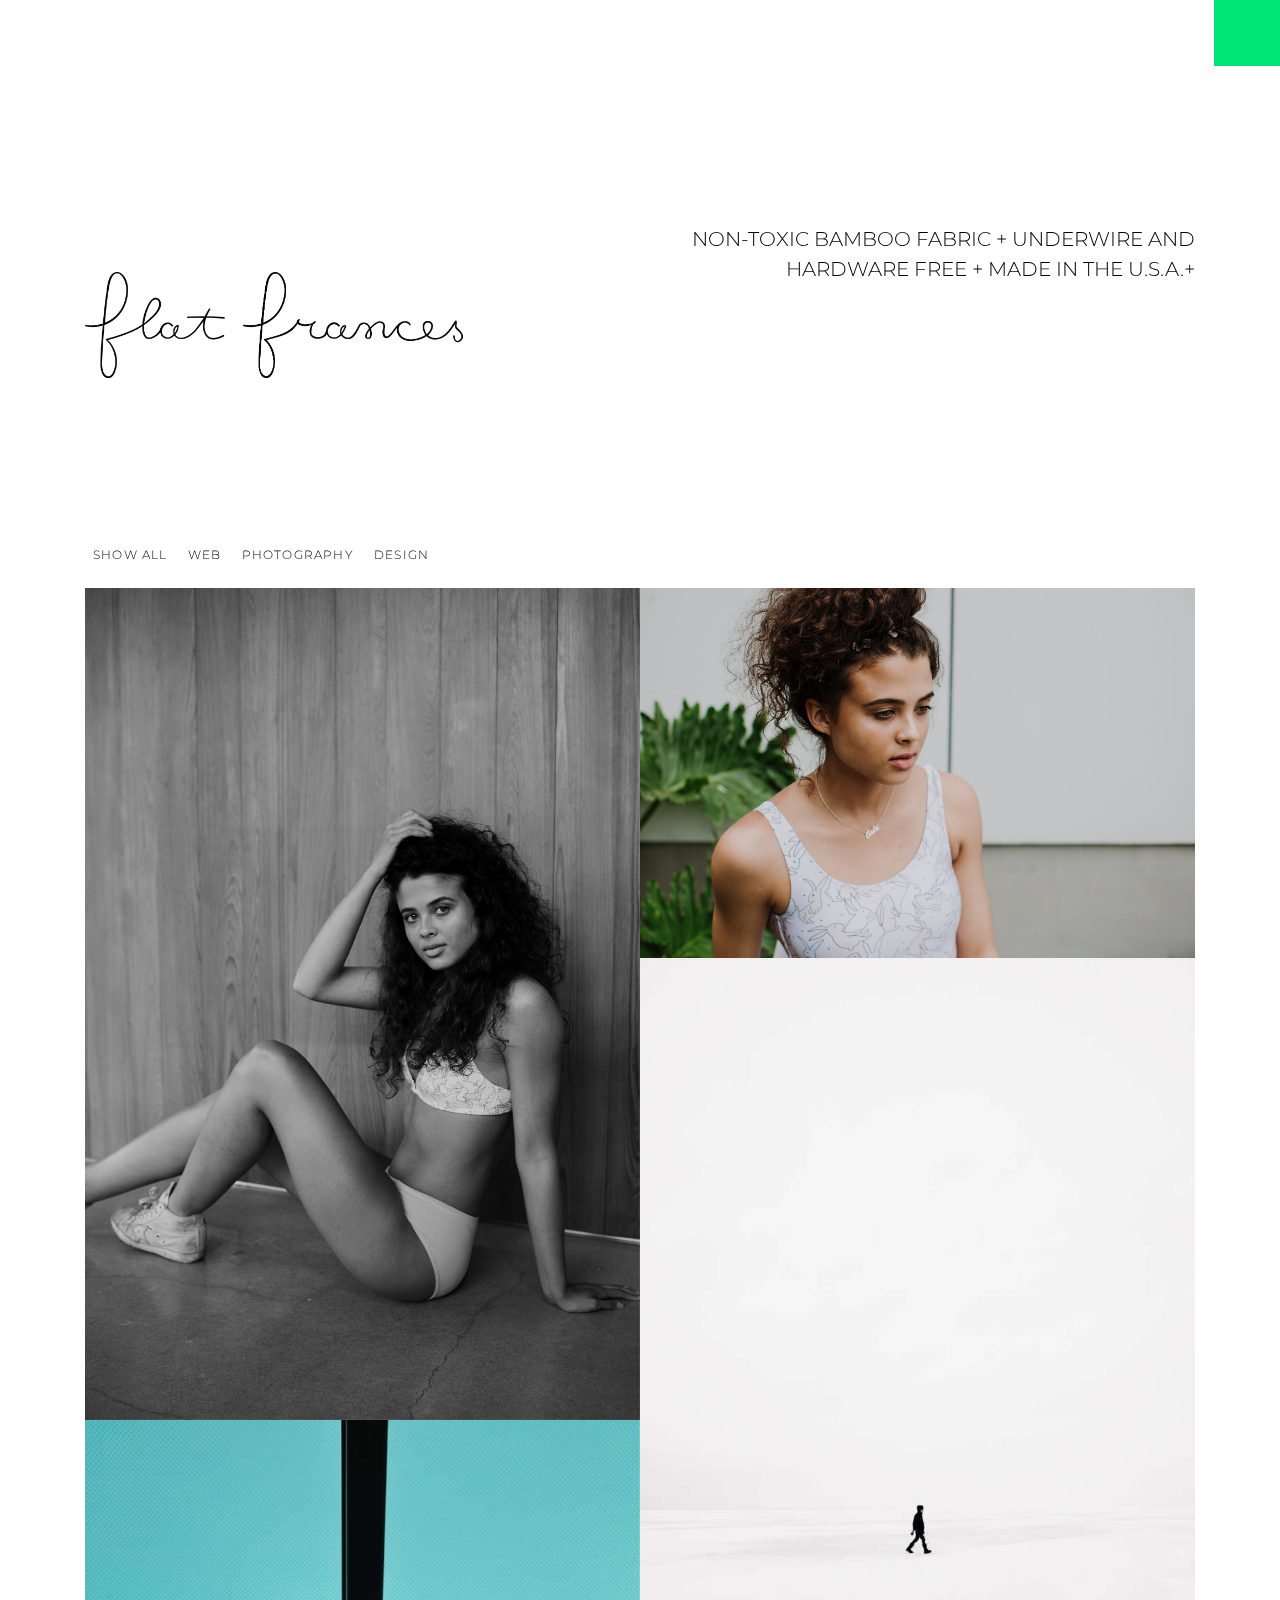
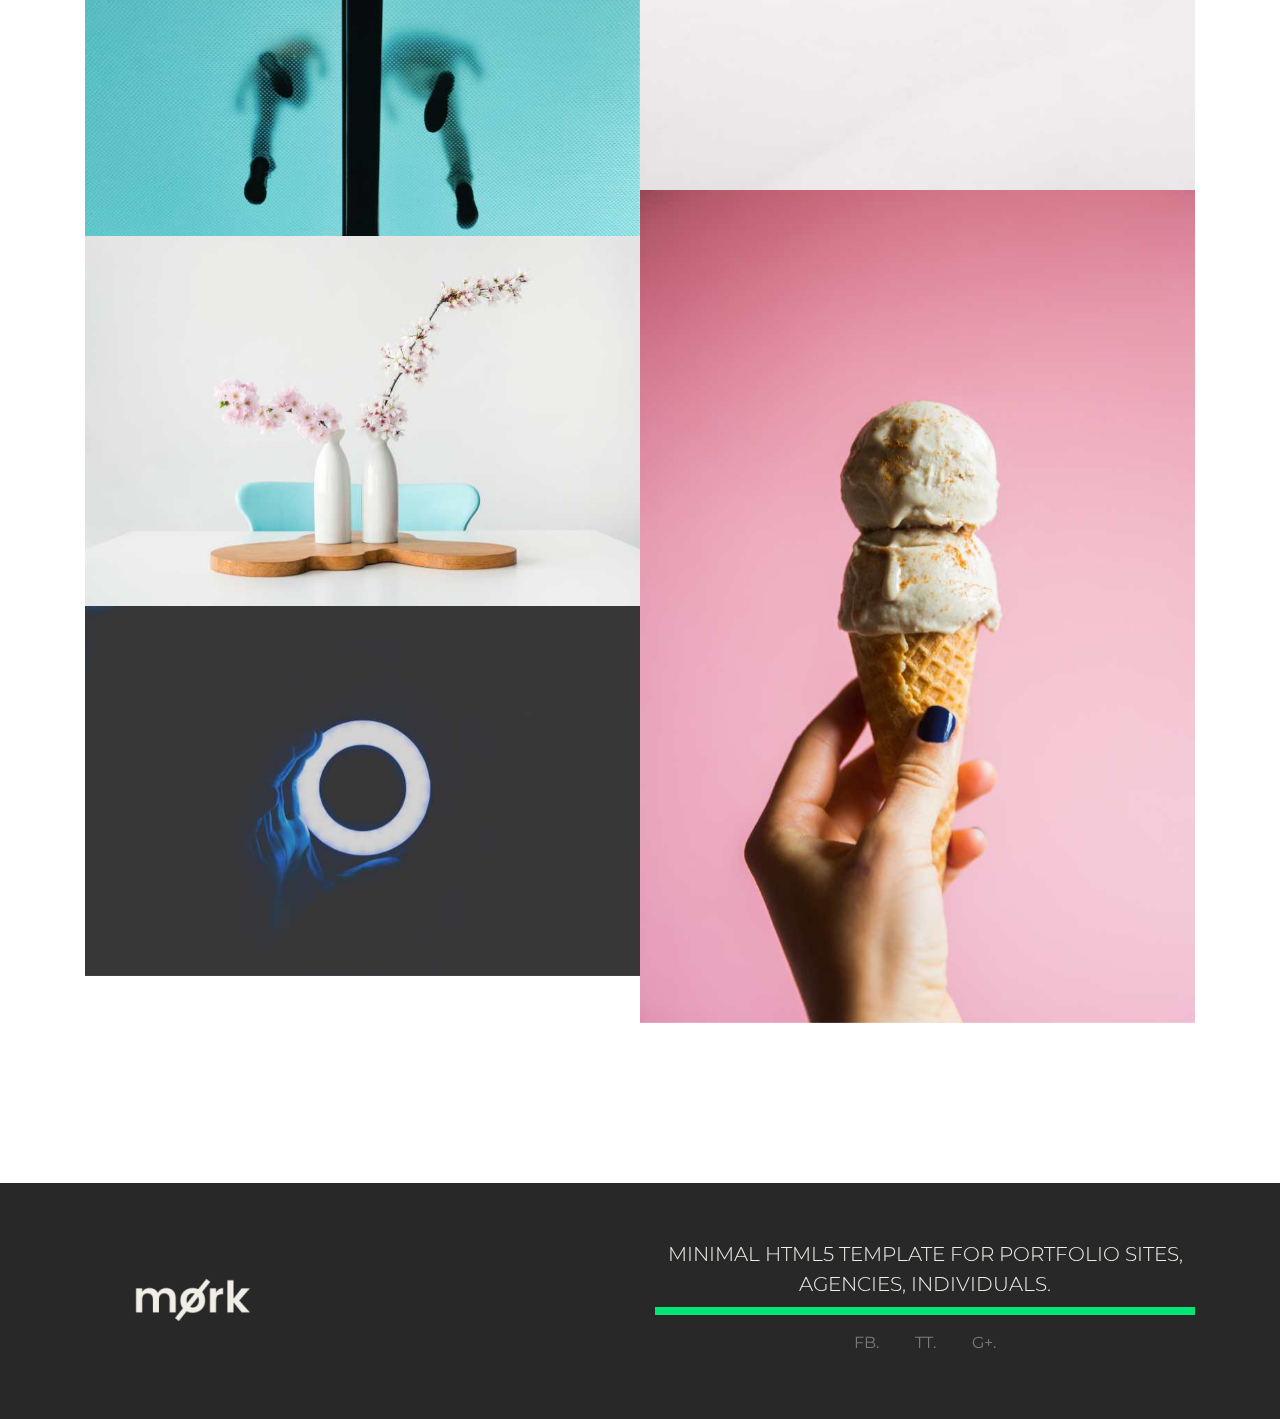
==== commit 19ff2d49: "secondcommit" ====
--- a/index.html
+++ b/index.html
@@ -53,44 +53,23 @@
                         <li class="nav-item">
                             <a class="nav-link" href="index.html">Home</a>
                         </li>
-                        <li class="nav-item dropdown">
-                            <a href="#" class="nav-link dropdown-toggle" data-toggle="dropdown">
-                                  Frontpage
-                                </a>
-                            <div class="dropdown-menu dropdown-menu-right border-0 rounded-0">
-                                <a class="dropdown-item" href="index.html">Hero Image</a>
-                                <a class="dropdown-item" href="index-alt.html">Hero Slider</a>
-                            </div>
-                        </li>
                         <li class="nav-item">
                             <a class="nav-link" href="about.html">About</a>
                         </li>
                         <li class="nav-item">
-                            <a class="nav-link" href="blog.html">Blog</a>
-                        </li>
-                        <li class="nav-item dropdown">
-                            <a href="#" class="nav-link dropdown-toggle" data-toggle="dropdown">
-                                  Pages
-                                </a>
-                            <div class="dropdown-menu dropdown-menu-right border-0 rounded-0">
-                                <a class="dropdown-item" href="single-portfolio.html">Single Portfolio</a>
-                                <a class="dropdown-item" href="single-post.html">Single Post</a>
-                                <a class="dropdown-item" href="team.html">Team</a>
-                            </div>
-                        </li>
+                            <a class="nav-link" href="about.html">Shop</a>
+                        </li>
+                        <li class="nav-item">
+                            <a class="nav-link" href="blog.html">Diary</a>
+                        </li>
+
                         <li class="nav-item">
                             <a class="nav-link" href="contact.html">Contact</a>
                         </li>
                     </ul>
                 </div>
             </div>
-            <!-- end: #toggle-menu -->
-
-            <!-- Navbar -->
-            <!-- <nav class="navbar navbar-dark">
-                <a href="index.html" class="mx-auto">
-                       <img src="images/mork-logo.png" class="img-fluid" alt="Mork Template Logo">
-                    </a> -->
+
                 <button class="navbar-toggler border-0 rounded-0" type="button" data-toggle="collapse" data-target="#toggle-menu">
                     <span class="navbar-toggler-icon"></span>
                     </button>
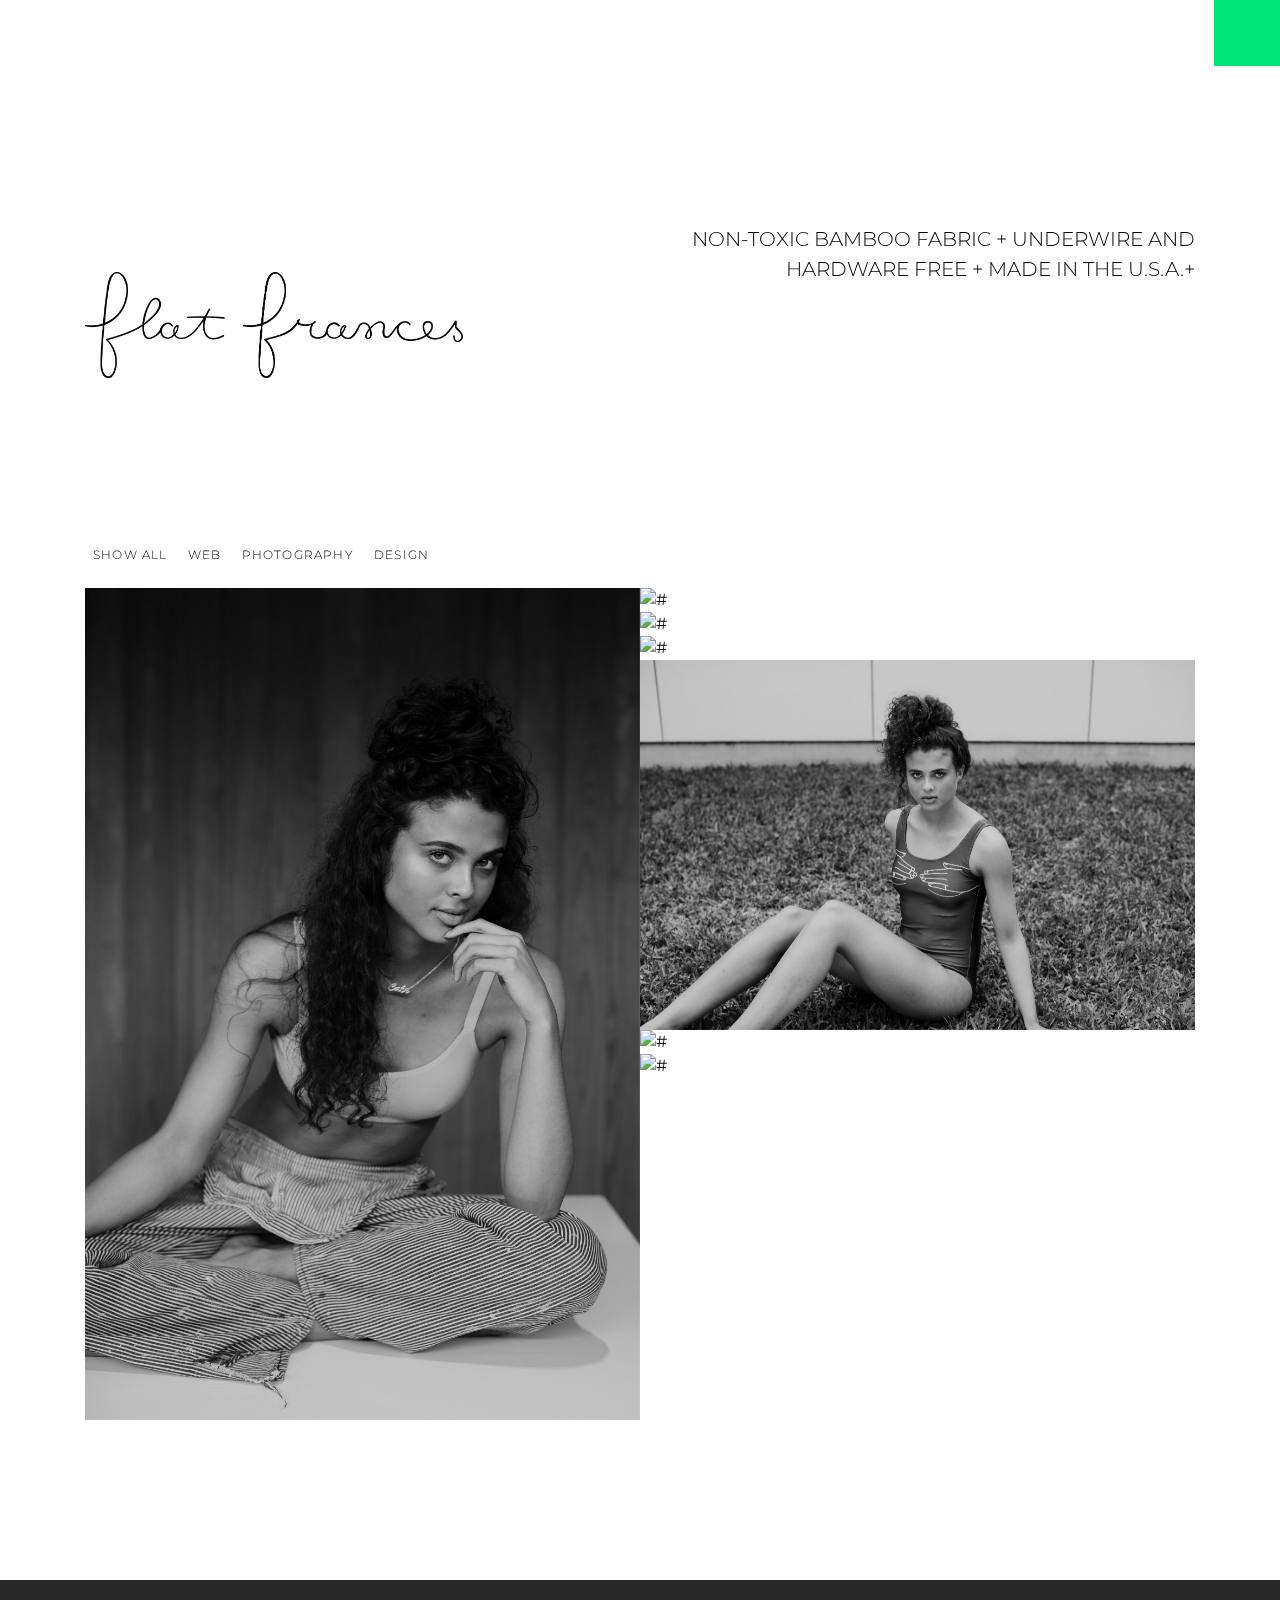
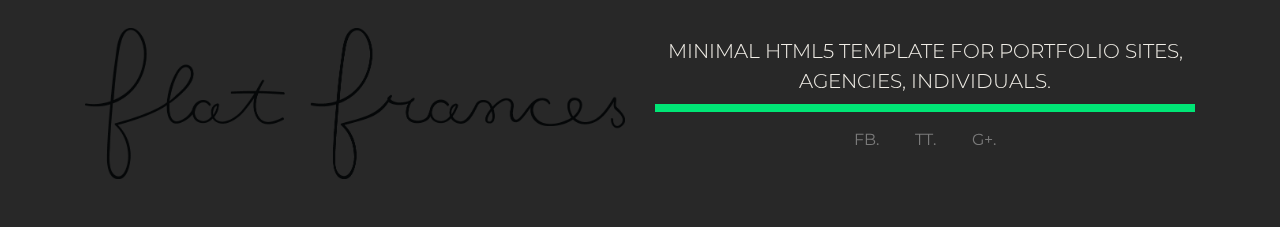
==== commit d6e368e8: "gitfinalcommit" ====
--- a/index.html
+++ b/index.html
@@ -122,7 +122,7 @@
                 <!-- Portfolio Items Filter -->
                 <div class="e24-portfolio-filter">
                     <ul class="list-inline text-uppercase p-2 e24-font-300">
-                        <li class="list-inline-item pr-2" data-filter="*">Show all</li>
+                    <li class="list-inline-item pr-2" data-filter="*">Show all</li>
                         <li class="list-inline-item pr-2" data-filter=".web">Web</li>
                         <li class="list-inline-item pr-2" data-filter=".photography">Photography</li>
                         <li class="list-inline-item pr-2" data-filter=".design">Design</li>
@@ -134,51 +134,51 @@
                 <div class="e24-portfolio-grid">
                     <div class="row no-gutters">
 
-                        <div class="e24-portfolio-item col-md-6 design">
-                            <div class="e24-portfolio-item-wrapper">
-                                <img src="images/francesone.jpg" class="img-fluid" alt="#">
+                        <div class="e24-portfolio-item col-lg-6 design">
+                            <div class="e24-portfolio-item-wrapper">
+                                <img src="images/ff5.jpg" class="img-fluid" alt="#">
                                 <h3>Design project</h3>
-                                <a href="images/portfolio-image-1.jpg" class="gallery1" title="Project Image Caption"></a>
-                            </div>
-                        </div>
-                        <div class="e24-portfolio-item col-md-6 web">
-                            <div class="e24-portfolio-item-wrapper">
-                                <img src="images/francesnine.jpg" class="img-fluid" alt="#">
+                                <a href="single-portfolio.html" class="gallery1" title="Project Image Caption"></a>
+                            </div>
+                        </div>
+                        <div class="e24-portfolio-item col-lg-6 web">
+                            <div class="e24-portfolio-item-wrapper">
+                                <img src="images/und.jpg" class="img-fluid" alt="#">
                                 <h3>Web project</h3>
-                                <a href="images/portfolio-image-2.jpg" class="gallery1"></a>
-                            </div>
-                        </div>
-                        <div class="e24-portfolio-item col-md-6 design">
-                            <div class="e24-portfolio-item-wrapper">
-                                <img src="images/portfolio-image-3.jpg" class="img-fluid" alt="#">
+                                <a href="single-portfolio.html"class="gallery1"></a>
+                            </div>
+                        </div>
+                        <div class="e24-portfolio-item col-lg-6 design">
+                            <div class="e24-portfolio-item-wrapper">
+                                <img src="images/car6.png" class="img-fluid" alt="#">
                                 <h3>Design project</h3>
-                                <a href="images/francessix.jpg" class="gallery1" title="Project Image Caption"></a>
-                            </div>
-                        </div>
-                        <div class="e24-portfolio-item col-md-6 design">
-                            <div class="e24-portfolio-item-wrapper">
-                                <img src="images/portfolio-image-4.jpg" class="img-fluid" alt="#">
+                              <a href="single-portfolio.html"class="gallery1" title="Project Image Caption"></a>
+                            </div>
+                        </div>
+                        <div class="e24-portfolio-item col-lg-6 design">
+                            <div class="e24-portfolio-item-wrapper">
+                                <img src="images/car2.jpg" class="img-fluid" alt="#">
                                 <h3>Design project</h3>
                                 <a href="single-portfolio.html" title="Project Image Caption"></a>
                             </div>
                         </div>
-                        <div class="e24-portfolio-item col-md-6 web">
-                            <div class="e24-portfolio-item-wrapper">
-                                <img src="images/portfolio-image-5.jpg" class="img-fluid" alt="#">
+                        <div class="e24-portfolio-item col-lg-6 web">
+                            <div class="e24-portfolio-item-wrapper">
+                                <img src="images/ff2.jpg"class="img-fluid" alt="#">
                                 <h3>Web project</h3>
                                 <a href="single-portfolio.html"></a>
                             </div>
                         </div>
-                        <div class="e24-portfolio-item col-md-6 photography">
-                            <div class="e24-portfolio-item-wrapper">
-                                <img src="images/portfolio-image-6.jpg" class="img-fluid" alt="#">
+                        <div class="e24-portfolio-item col-lg-6 photography">
+                            <div class="e24-portfolio-item-wrapper">
+                                <img src="images/car1.jpg" class="img-fluid" alt="#">
                                 <h3>Photography project</h3>
                                 <a href="single-portfolio.html"></a>
                             </div>
                         </div>
-                        <div class="e24-portfolio-item col-md-6 photography">
-                            <div class="e24-portfolio-item-wrapper">
-                                <img src="images/portfolio-image-7.jpg" class="img-fluid" alt="#">
+                        <div class="e24-portfolio-item col-lg-6 photography">
+                            <div class="e24-portfolio-item-wrapper">
+                                <img src="images/car8.jpg" class="img-fluid" alt="#">
                                 <h3>Photography project</h3>
                                 <a href="single-portfolio.html"></a>
                             </div>
@@ -202,7 +202,7 @@
                 <!-- Footer Logo Area -->
                 <div class="e24-footer-logo col-md-6 d-flex justify-content-center justify-content-md-start align-items-center">
                     <a href="index.html">
-                       <img src="images/mork-logo-small.png" class="img-fluid" alt="Mork Footer Logo">
+                       <img src="images/fflogo.png" class="img-fluid" alt="Mork Footer Logo">
                     </a>
                 </div>
                 <!-- end: .e24-footer-logo -->
--- a/css/style.css
+++ b/css/style.css
@@ -183,19 +183,7 @@
 /* 3.1 Hero Area
  * ----------------
  */
-.e24-hero-area {
-    position: relative;
-    z-index: 1; /* For properly displaying background on Safari browser */
-}
-
-.e24-hero-area::before {
-    background-color: #282828;
-    content: ' ';
-    width: 100%;
-    height: 70%;
-    position: absolute;
-    z-index: -1;
-}
+
 
 .e24-overlay {
     position: relative;
@@ -215,27 +203,6 @@
     background-color: #000;
 }
 
-.e24-hero-content {
-    background: url('../images/mork-hero-image.jpg');
-    background-size: cover;
-    background-repeat: no-repeat;
-    background-position: center;
-    height: 100vh;
-    width: 90%;
-}
-
-.e24-hero-slider {
-    height: 100vh;
-    width: 90%;
-}
-
-.e24-slide-1 {
-    background: url('../images/mork-hero-image.jpg');
-    background-size: cover;
-    background-repeat: no-repeat;
-    background-position: center;
-    height: 100vh;
-}
 
 .e24-slide-2 {
     background: url('../images/slide-1.jpg');
